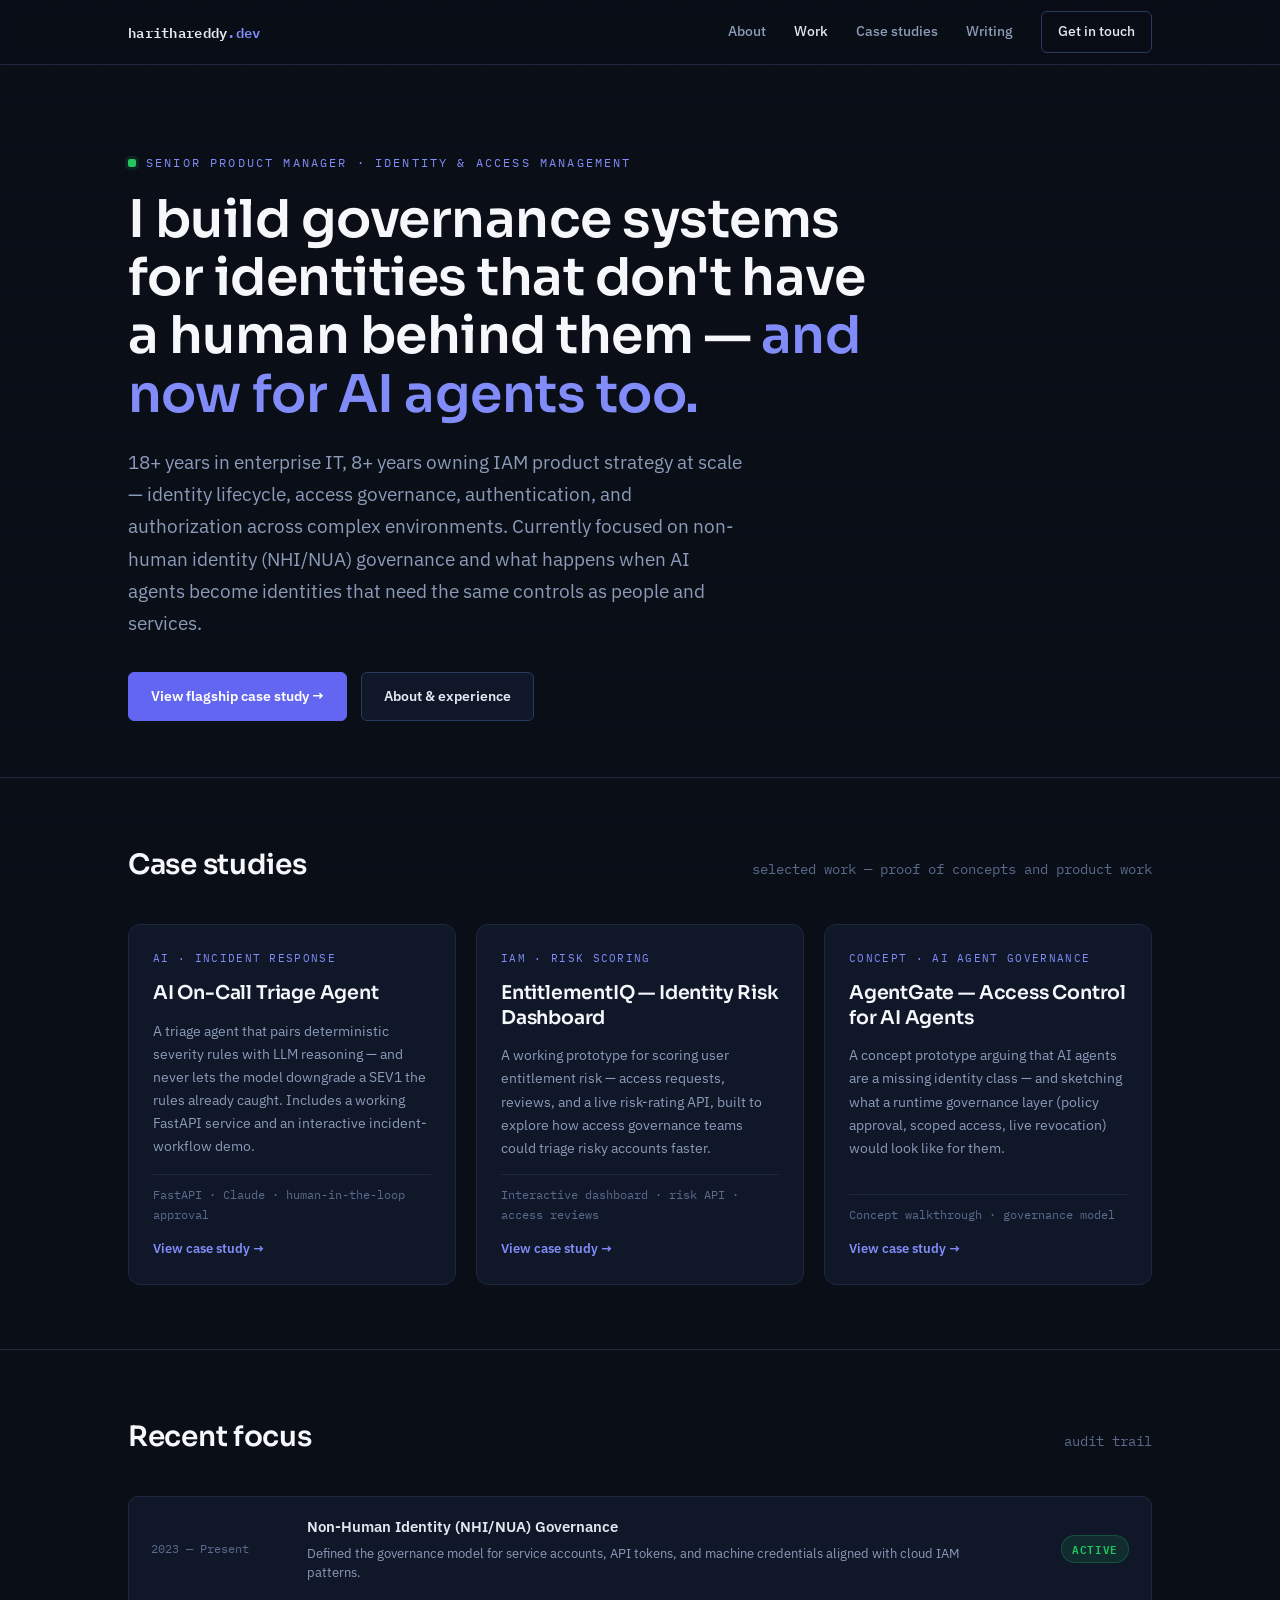
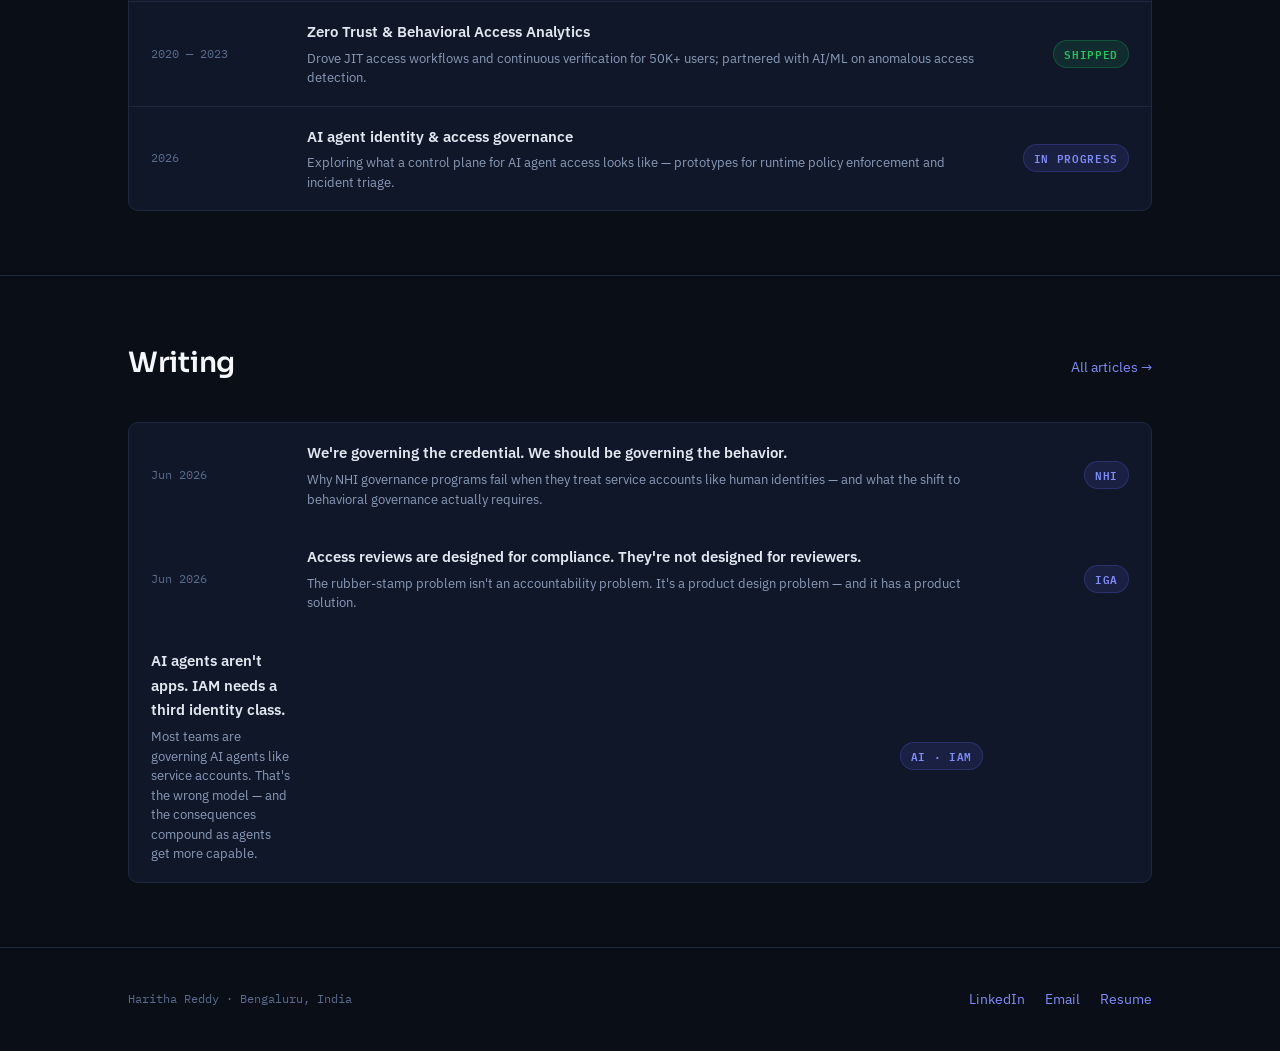
==== index.html @ f213c01c "Add files via upload" ====
<!DOCTYPE html>
<html lang="en">
<head>
<meta charset="UTF-8" />
<meta name="viewport" content="width=device-width, initial-scale=1.0" />
<title>Haritha Reddy — Senior PM, Identity & AI Governance</title>
<link rel="preconnect" href="https://fonts.googleapis.com">
<link rel="preconnect" href="https://fonts.gstatic.com" crossorigin>
<link href="https://fonts.googleapis.com/css2?family=Sora:wght@500;600;700&family=IBM+Plex+Sans:wght@400;500;600&family=IBM+Plex+Mono:wght@400;500;600&display=swap" rel="stylesheet">
<link rel="stylesheet" href="styles.css">
</head>
<body>

<header class="site-nav">
  <div class="wrap">
    <div class="brand">harithareddy<span>.dev</span></div>
    <nav>
      <a href="about.html">About</a>
      <a href="index.html" class="current">Work</a>
      <a href="case-oncall.html">Case studies</a>
      <a href="blog.html">Writing</a>
      <a href="mailto:harithareddy.c@gmail.com" class="cta">Get in touch</a>
    </nav>
  </div>
</header>

<section class="hero">
  <div class="wrap">
    <div class="eyebrow">Senior Product Manager · Identity & Access Management</div>
    <h1>I build governance systems for identities that don't have a human behind them — <span class="accent">and now for AI agents too.</span></h1>
    <p class="lede">
      18+ years in enterprise IT, 8+ years owning IAM product strategy at scale — identity lifecycle, access governance,
      authentication, and authorization across complex environments. Currently focused on non-human identity (NHI/NUA)
      governance and what happens when AI agents become identities that need the same controls as people and services.
    </p>
    <div class="actions">
      <a href="case-oncall.html" class="btn primary">View flagship case study →</a>
      <a href="about.html" class="btn">About & experience</a>
    </div>
  </div>
</section>



<section class="section">
  <div class="wrap">
    <div class="section-head">
      <h2>Case studies</h2>
      <div class="section-note">selected work — proof of concepts and product work</div>
    </div>
    <div class="case-grid">

      <a href="case-oncall.html" class="case-card" style="text-decoration:none; color:inherit;">
        <div class="tag">AI · Incident Response</div>
        <h3>AI On-Call Triage Agent</h3>
        <p>A triage agent that pairs deterministic severity rules with LLM reasoning — and never lets the model downgrade
        a SEV1 the rules already caught. Includes a working FastAPI service and an interactive incident-workflow demo.</p>
        <div class="meta">FastAPI · Claude · human-in-the-loop approval</div>
        <div class="go">View case study →</div>
      </a>

      <a href="case-entitlementiq.html" class="case-card" style="text-decoration:none; color:inherit;">
        <div class="tag">IAM · Risk Scoring</div>
        <h3>EntitlementIQ — Identity Risk Dashboard</h3>
        <p>A working prototype for scoring user entitlement risk — access requests, reviews, and a live risk-rating API,
        built to explore how access governance teams could triage risky accounts faster.</p>
        <div class="meta">Interactive dashboard · risk API · access reviews</div>
        <div class="go">View case study →</div>
      </a>

      <a href="case-agentgate.html" class="case-card" style="text-decoration:none; color:inherit;">
        <div class="tag">Concept · AI Agent Governance</div>
        <h3>AgentGate — Access Control for AI Agents</h3>
        <p>A concept prototype arguing that AI agents are a missing identity class — and sketching what a runtime
        governance layer (policy approval, scoped access, live revocation) would look like for them.</p>
        <div class="meta">Concept walkthrough · governance model</div>
        <div class="go">View case study →</div>
      </a>

    </div>
  </div>
</section>

<section class="section">
  <div class="wrap">
    <div class="section-head">
      <h2>Recent focus</h2>
      <div class="section-note">audit trail</div>
    </div>
    <div class="ledger">
      <div class="ledger-row">
        <div class="ledger-time">2023 — Present</div>
        <div class="ledger-main">
          <div class="title">Non-Human Identity (NHI/NUA) Governance</div>
          <div class="desc">Defined the governance model for service accounts, API tokens, and machine credentials aligned with cloud IAM patterns.</div>
        </div>
        <div class="ledger-status"><span class="status-pill granted">Active</span></div>
      </div>
      <div class="ledger-row">
        <div class="ledger-time">2020 — 2023</div>
        <div class="ledger-main">
          <div class="title">Zero Trust & Behavioral Access Analytics</div>
          <div class="desc">Drove JIT access workflows and continuous verification for 50K+ users; partnered with AI/ML on anomalous access detection.</div>
        </div>
        <div class="ledger-status"><span class="status-pill granted">Shipped</span></div>
      </div>
      <div class="ledger-row">
        <div class="ledger-time">2026</div>
        <div class="ledger-main">
          <div class="title">AI agent identity & access governance</div>
          <div class="desc">Exploring what a control plane for AI agent access looks like — prototypes for runtime policy enforcement and incident triage.</div>
        </div>
        <div class="ledger-status"><span class="status-pill concept">In progress</span></div>
      </div>
    </div>
  </div>
</section>

<section class="section">
  <div class="wrap">
    <div class="section-head">
      <h2>Writing</h2>
      <a href="blog.html" style="font-size:14px; color:var(--accent-bright);">All articles →</a>
    </div>
    <div class="ledger">
      <a href="post-nhi.html" style="text-decoration:none; color:inherit;">
        <div class="ledger-row">
          <div class="ledger-time">Jun 2026</div>
          <div class="ledger-main">
            <div class="title">We're governing the credential. We should be governing the behavior.</div>
            <div class="desc">Why NHI governance programs fail when they treat service accounts like human identities — and what the shift to behavioral governance actually requires.</div>
          </div>
          <div class="ledger-status"><span class="status-pill concept">NHI</span></div>
        </div>
      </a>
      <a href="post-access-reviews.html" style="text-decoration:none; color:inherit;">
        <div class="ledger-row">
          <div class="ledger-time">Jun 2026</div>
          <div class="ledger-main">
            <div class="title">Access reviews are designed for compliance. They're not designed for reviewers.</div>
            <div class="desc">The rubber-stamp problem isn't an accountability problem. It's a product design problem — and it has a product solution.</div>
          </div>
          <div class="ledger-status"><span class="status-pill concept">IGA</span></div>
        </div>
      </a>
      <a href="post-ai-agents.html" style="text-decoration:none; color:inherit;">
        <div class="ledger-row">
          <div class="ledger-main">
            <div class="title">AI agents aren't apps. IAM needs a third identity class.</div>
            <div class="desc">Most teams are governing AI agents like service accounts. That's the wrong model — and the consequences compound as agents get more capable.</div>
          </div>
          <div class="ledger-status"><span class="status-pill concept">AI · IAM</span></div>
        </div>
      </a>
    </div>
  </div>
</section>

<footer class="site-footer">
  <div class="wrap">
    <div class="copy">Haritha Reddy · Bengaluru, India</div>
    <div class="links">
      <a href="https://linkedin.com/in/harithareddychavva" target="_blank" rel="noopener">LinkedIn</a>
      <a href="mailto:harithareddy.c@gmail.com">Email</a>
      <a href="about.html">Resume</a>
    </div>
  </div>
</footer>

</body>
</html>
---- styles.css ----
/* ============================================
   Haritha Reddy — Identity & AI Product Portfolio
   Theme: dark / technical / security-vendor
   ============================================ */

:root {
  --bg: #0a0e17;
  --panel: #0f1729;
  --panel-2: #131d33;
  --border: #1e2940;
  --border-light: #2a3a5c;
  --text: #e2e8f0;
  --text-dim: #8b9bb8;
  --text-faint: #5a6b8c;
  --accent: #6366f1;
  --accent-bright: #818cf8;
  --green: #22c55e;
  --green-dim: rgba(34, 197, 94, 0.12);
  --amber: #f59e0b;
  --amber-dim: rgba(245, 158, 11, 0.12);
  --red: #ef4444;
  --red-dim: rgba(239, 68, 68, 0.12);

  --font-display: "Sora", "Space Grotesk", sans-serif;
  --font-body: "IBM Plex Sans", -apple-system, sans-serif;
  --font-mono: "IBM Plex Mono", monospace;

  --max-width: 1080px;
}

* { box-sizing: border-box; }

html { scroll-behavior: smooth; }

body {
  margin: 0;
  background: var(--bg);
  color: var(--text);
  font-family: var(--font-body);
  font-size: 16px;
  line-height: 1.65;
  -webkit-font-smoothing: antialiased;
}

/* Subtle grid texture on background */
body::before {
  content: "";
  position: fixed;
  inset: 0;
  background-image:
    linear-gradient(rgba(99, 102, 241, 0.025) 1px, transparent 1px),
    linear-gradient(90deg, rgba(99, 102, 241, 0.025) 1px, transparent 1px);
  background-size: 48px 48px;
  pointer-events: none;
  z-index: 0;
}

.wrap {
  max-width: var(--max-width);
  margin: 0 auto;
  padding: 0 28px;
  position: relative;
  z-index: 1;
}

a { color: var(--accent-bright); text-decoration: none; }
a:hover { text-decoration: underline; }
a:focus-visible, button:focus-visible {
  outline: 2px solid var(--accent-bright);
  outline-offset: 2px;
}

h1, h2, h3, h4 {
  font-family: var(--font-display);
  font-weight: 600;
  letter-spacing: -0.01em;
  margin: 0;
  color: #f5f7fb;
}

/* ============ NAV ============ */
.site-nav {
  position: sticky;
  top: 0;
  z-index: 50;
  background: rgba(10, 14, 23, 0.85);
  backdrop-filter: blur(10px);
  border-bottom: 1px solid var(--border);
}
.site-nav .wrap {
  display: flex;
  align-items: center;
  justify-content: space-between;
  height: 64px;
}
.site-nav .brand {
  font-family: var(--font-mono);
  font-size: 14px;
  font-weight: 600;
  color: var(--text);
  letter-spacing: 0.02em;
}
.site-nav .brand span { color: var(--accent-bright); }
.site-nav nav {
  display: flex;
  gap: 28px;
  align-items: center;
}
.site-nav nav a {
  color: var(--text-dim);
  font-size: 14px;
  font-weight: 500;
}
.site-nav nav a:hover, .site-nav nav a.current {
  color: var(--text);
  text-decoration: none;
}
.site-nav nav a.cta {
  border: 1px solid var(--border-light);
  border-radius: 6px;
  padding: 8px 16px;
  color: var(--text);
}
.site-nav nav a.cta:hover {
  border-color: var(--accent);
  background: rgba(99, 102, 241, 0.08);
}

/* ============ HERO ============ */
.hero {
  padding: 88px 0 56px;
  border-bottom: 1px solid var(--border);
}
.eyebrow {
  font-family: var(--font-mono);
  font-size: 12px;
  text-transform: uppercase;
  letter-spacing: 0.18em;
  color: var(--accent-bright);
  margin-bottom: 18px;
  display: flex;
  align-items: center;
  gap: 10px;
}
.eyebrow::before {
  content: "";
  width: 8px;
  height: 8px;
  border-radius: 2px;
  background: var(--green);
  box-shadow: 0 0 0 3px var(--green-dim);
}
.hero h1 {
  font-size: 52px;
  line-height: 1.12;
  max-width: 760px;
}
.hero h1 .accent { color: var(--accent-bright); }
.hero .lede {
  margin-top: 22px;
  font-size: 19px;
  color: var(--text-dim);
  max-width: 620px;
  line-height: 1.7;
}
.hero .actions {
  margin-top: 32px;
  display: flex;
  gap: 14px;
  flex-wrap: wrap;
}
.btn {
  font-family: var(--font-body);
  font-weight: 600;
  font-size: 14px;
  padding: 12px 22px;
  border-radius: 6px;
  border: 1px solid var(--border-light);
  background: var(--panel);
  color: var(--text);
  cursor: pointer;
  display: inline-flex;
  align-items: center;
  gap: 8px;
}
.btn:hover { border-color: var(--accent); text-decoration: none; }
.btn.primary {
  background: var(--accent);
  border-color: var(--accent);
  color: #fff;
}
.btn.primary:hover { background: var(--accent-bright); border-color: var(--accent-bright); }

/* ============ STATS STRIP ============ */
.stats {
  display: grid;
  grid-template-columns: repeat(5, 1fr);
  border-bottom: 1px solid var(--border);
}
.stat {
  padding: 28px 24px;
  border-right: 1px solid var(--border);
}
.stat:last-child { border-right: none; }
.stat .num {
  font-family: var(--font-mono);
  font-size: 28px;
  font-weight: 600;
  color: var(--accent-bright);
}
.stat .lbl {
  margin-top: 6px;
  font-size: 13px;
  color: var(--text-dim);
  line-height: 1.4;
}

/* ============ SECTION HEADERS ============ */
.section {
  padding: 64px 0;
  border-bottom: 1px solid var(--border);
}
.section:last-of-type { border-bottom: none; }
.section-head {
  display: flex;
  align-items: baseline;
  justify-content: space-between;
  gap: 24px;
  margin-bottom: 36px;
  flex-wrap: wrap;
}
.section-head h2 { font-size: 28px; }
.section-head .section-note {
  font-size: 14px;
  color: var(--text-faint);
  font-family: var(--font-mono);
}

/* ============ LEDGER (signature element) ============ */
/* Audit-trail styled rows used across the site */
.ledger {
  border: 1px solid var(--border);
  border-radius: 10px;
  overflow: hidden;
  background: var(--panel);
}
.ledger-row {
  display: grid;
  grid-template-columns: 140px 1fr 130px;
  gap: 16px;
  padding: 18px 22px;
  border-bottom: 1px solid var(--border);
  align-items: center;
  transition: background 0.15s;
}
.ledger-row:last-child { border-bottom: none; }
.ledger-row:hover { background: var(--panel-2); }
.ledger-time {
  font-family: var(--font-mono);
  font-size: 12px;
  color: var(--text-faint);
}
.ledger-main .title {
  font-weight: 600;
  color: var(--text);
  font-size: 15px;
  margin-bottom: 4px;
}
.ledger-main .desc {
  font-size: 13px;
  color: var(--text-dim);
  line-height: 1.5;
}
.ledger-status {
  text-align: right;
}
.status-pill {
  font-family: var(--font-mono);
  font-size: 11px;
  font-weight: 600;
  text-transform: uppercase;
  letter-spacing: 0.06em;
  padding: 4px 10px;
  border-radius: 999px;
  display: inline-block;
}
.status-pill.granted { background: var(--green-dim); color: var(--green); border: 1px solid rgba(34,197,94,0.25); }
.status-pill.review { background: var(--amber-dim); color: var(--amber); border: 1px solid rgba(245,158,11,0.25); }
.status-pill.concept { background: rgba(99,102,241,0.12); color: var(--accent-bright); border: 1px solid rgba(99,102,241,0.25); }

@media (max-width: 720px) {
  .ledger-row { grid-template-columns: 1fr; gap: 8px; }
  .ledger-status { text-align: left; }
}

/* ============ CASE STUDY CARDS (homepage) ============ */
.case-grid {
  display: grid;
  grid-template-columns: repeat(3, 1fr);
  gap: 20px;
}
.case-card {
  border: 1px solid var(--border);
  border-radius: 12px;
  background: var(--panel);
  padding: 24px;
  display: flex;
  flex-direction: column;
  gap: 14px;
  transition: border-color 0.15s, transform 0.15s;
}
.case-card:hover {
  border-color: var(--accent);
  transform: translateY(-2px);
}
.case-card .tag {
  font-family: var(--font-mono);
  font-size: 11px;
  text-transform: uppercase;
  letter-spacing: 0.12em;
  color: var(--accent-bright);
}
.case-card h3 {
  font-size: 19px;
  line-height: 1.3;
}
.case-card p {
  font-size: 14px;
  color: var(--text-dim);
  margin: 0;
  flex: 1;
}
.case-card .meta {
  font-family: var(--font-mono);
  font-size: 12px;
  color: var(--text-faint);
  padding-top: 10px;
  border-top: 1px solid var(--border);
}
.case-card .go {
  font-size: 13px;
  font-weight: 600;
  color: var(--accent-bright);
}

@media (max-width: 880px) {
  .case-grid { grid-template-columns: 1fr; }
  .stats { grid-template-columns: repeat(2, 1fr); }
  .stat:nth-child(2n) { border-right: none; }
  .hero h1 { font-size: 38px; }
}

/* ============ COMPETENCY GRID ============ */
.comp-grid {
  display: grid;
  grid-template-columns: repeat(3, 1fr);
  gap: 16px;
}
.comp-card {
  border: 1px solid var(--border);
  border-radius: 10px;
  padding: 20px;
  background: var(--panel);
}
.comp-card h4 {
  font-size: 14px;
  font-family: var(--font-mono);
  color: var(--accent-bright);
  text-transform: uppercase;
  letter-spacing: 0.08em;
  margin-bottom: 10px;
}
.comp-card ul {
  margin: 0;
  padding: 0;
  list-style: none;
  font-size: 14px;
  color: var(--text-dim);
}
.comp-card li {
  padding: 4px 0;
  border-bottom: 1px solid var(--border);
}
.comp-card li:last-child { border-bottom: none; }

@media (max-width: 880px) {
  .comp-grid { grid-template-columns: 1fr; }
}

/* ============ TIMELINE (about page) ============ */
.timeline-item {
  display: grid;
  grid-template-columns: 200px 1fr;
  gap: 24px;
  padding: 28px 0;
  border-bottom: 1px solid var(--border);
}
.timeline-item:last-child { border-bottom: none; }
.timeline-item .when {
  font-family: var(--font-mono);
  font-size: 13px;
  color: var(--text-faint);
}
.timeline-item h3 { font-size: 18px; margin-bottom: 4px; }
.timeline-item .org { color: var(--accent-bright); font-size: 14px; font-weight: 600; margin-bottom: 10px; }
.timeline-item ul { margin: 10px 0 0; padding-left: 20px; color: var(--text-dim); font-size: 14px; }
.timeline-item li { margin-bottom: 6px; }

@media (max-width: 720px) {
  .timeline-item { grid-template-columns: 1fr; gap: 6px; }
}

/* ============ CASE STUDY PAGE ============ */
.cs-header {
  padding: 56px 0 40px;
  border-bottom: 1px solid var(--border);
}
.cs-header .back {
  font-family: var(--font-mono);
  font-size: 13px;
  color: var(--text-dim);
  display: inline-block;
  margin-bottom: 24px;
}
.cs-header h1 { font-size: 42px; max-width: 760px; }
.cs-header .lede {
  margin-top: 16px;
  font-size: 18px;
  color: var(--text-dim);
  max-width: 640px;
}
.cs-meta-row {
  display: flex;
  gap: 28px;
  margin-top: 28px;
  flex-wrap: wrap;
}
.cs-meta-item {
  font-size: 13px;
}
.cs-meta-item .k {
  font-family: var(--font-mono);
  color: var(--text-faint);
  text-transform: uppercase;
  letter-spacing: 0.1em;
  font-size: 11px;
  margin-bottom: 4px;
}
.cs-meta-item .v { color: var(--text); font-weight: 600; }

.cs-block { margin-bottom: 40px; }
.cs-block h2 { font-size: 22px; margin-bottom: 16px; }
.cs-block p { color: var(--text-dim); font-size: 15px; max-width: 680px; }
.cs-block p + p { margin-top: 14px; }

.demo-frame {
  border: 1px solid var(--border);
  border-radius: 12px;
  overflow: hidden;
  background: var(--panel);
  margin-top: 8px;
}
.demo-frame .frame-bar {
  display: flex;
  align-items: center;
  gap: 8px;
  padding: 10px 16px;
  background: var(--panel-2);
  border-bottom: 1px solid var(--border);
  font-family: var(--font-mono);
  font-size: 12px;
  color: var(--text-faint);
}
.demo-frame .frame-bar .dots { display: flex; gap: 5px; margin-right: 8px; }
.demo-frame .frame-bar .dots span {
  width: 9px; height: 9px; border-radius: 50%; background: var(--border-light);
}
.demo-frame iframe {
  display: block;
  width: 100%;
  height: 640px;
  border: none;
  background: #0b1020;
}

.code-block {
  background: #070b14;
  border: 1px solid var(--border);
  border-radius: 10px;
  padding: 20px;
  font-family: var(--font-mono);
  font-size: 13px;
  line-height: 1.7;
  color: #c4d0e8;
  overflow-x: auto;
  white-space: pre;
}
.code-block .c-key { color: var(--accent-bright); }
.code-block .c-str { color: var(--green); }
.code-block .c-cmt { color: var(--text-faint); }

.outcome-grid {
  display: grid;
  grid-template-columns: repeat(3, 1fr);
  gap: 16px;
  margin-top: 8px;
}
.outcome-card {
  border: 1px solid var(--border);
  border-radius: 10px;
  padding: 20px;
  background: var(--panel);
}
.outcome-card .num {
  font-family: var(--font-mono);
  font-size: 26px;
  font-weight: 600;
  color: var(--green);
}
.outcome-card .lbl {
  margin-top: 6px;
  font-size: 13px;
  color: var(--text-dim);
}

@media (max-width: 880px) {
  .outcome-grid { grid-template-columns: 1fr; }
  .cs-header h1 { font-size: 30px; }
  .demo-frame iframe { height: 480px; }
}

.cs-nav-footer {
  padding: 40px 0 64px;
  display: flex;
  justify-content: space-between;
  gap: 16px;
  flex-wrap: wrap;
}

/* ============ FOOTER ============ */
.site-footer {
  border-top: 1px solid var(--border);
  padding: 40px 0;
}
.site-footer .wrap {
  display: flex;
  justify-content: space-between;
  align-items: center;
  flex-wrap: wrap;
  gap: 16px;
}
.site-footer .links {
  display: flex;
  gap: 20px;
  font-size: 14px;
}
.site-footer .copy {
  font-family: var(--font-mono);
  font-size: 12px;
  color: var(--text-faint);
}

/* ============ DISCLOSURE NOTE ============ */
.disclosure {
  font-size: 13px;
  color: var(--text-faint);
  border-left: 2px solid var(--border-light);
  padding-left: 16px;
  margin-top: 16px;
  line-height: 1.6;
}
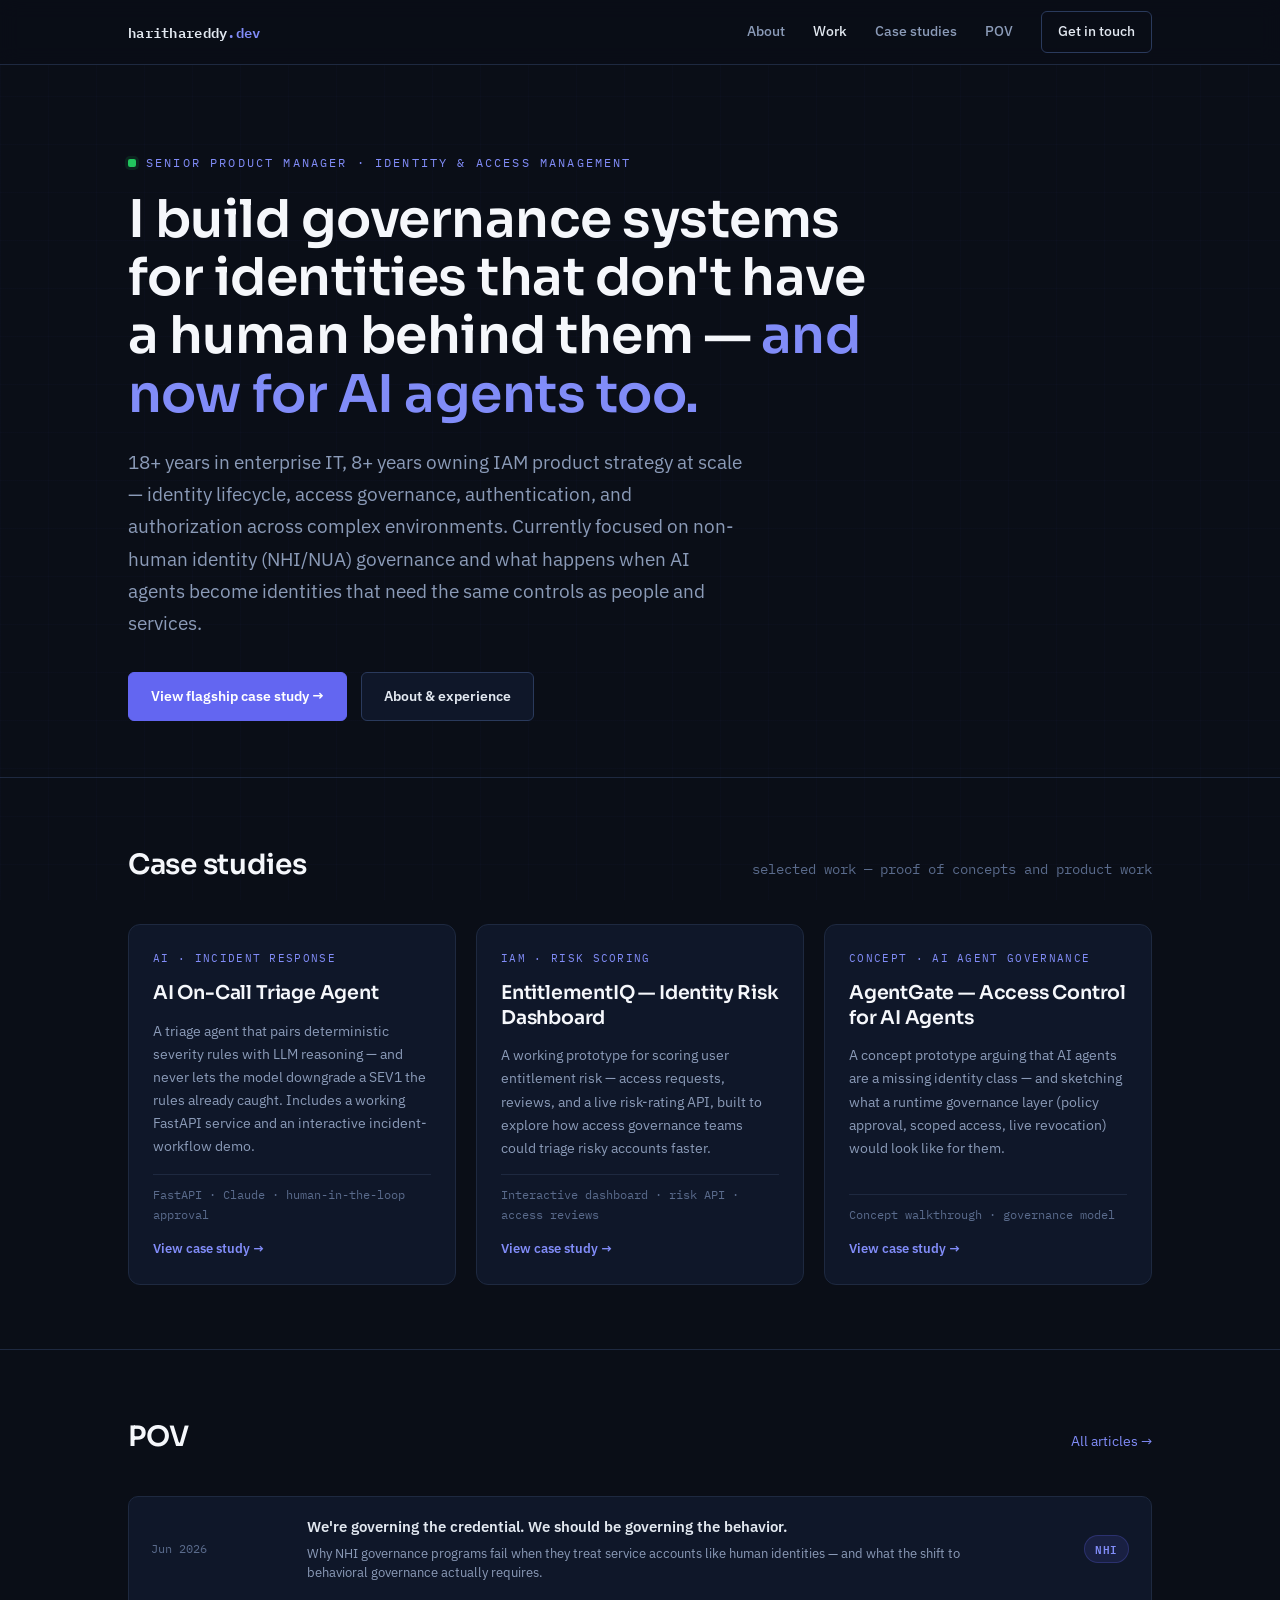
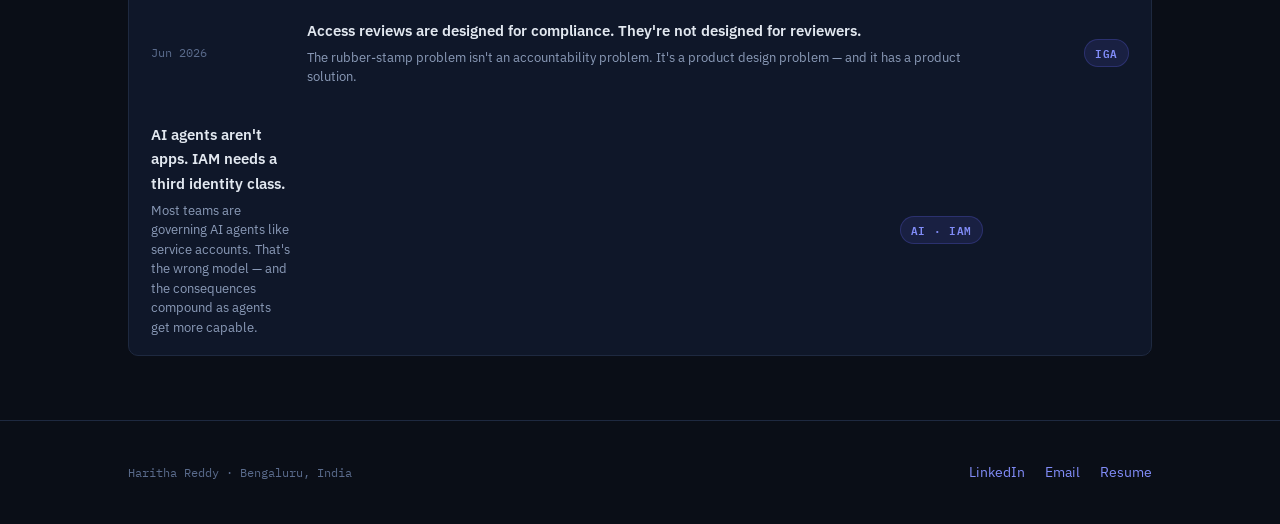
==== commit c38815db: "Add files via upload" ====
--- a/index.html
+++ b/index.html
@@ -18,7 +18,7 @@
       <a href="about.html">About</a>
       <a href="index.html" class="current">Work</a>
       <a href="case-oncall.html">Case studies</a>
-      <a href="blog.html">Writing</a>
+      <a href="blog.html">POV</a>
       <a href="mailto:harithareddy.c@gmail.com" class="cta">Get in touch</a>
     </nav>
   </div>
@@ -84,42 +84,7 @@
 <section class="section">
   <div class="wrap">
     <div class="section-head">
-      <h2>Recent focus</h2>
-      <div class="section-note">audit trail</div>
-    </div>
-    <div class="ledger">
-      <div class="ledger-row">
-        <div class="ledger-time">2023 — Present</div>
-        <div class="ledger-main">
-          <div class="title">Non-Human Identity (NHI/NUA) Governance</div>
-          <div class="desc">Defined the governance model for service accounts, API tokens, and machine credentials aligned with cloud IAM patterns.</div>
-        </div>
-        <div class="ledger-status"><span class="status-pill granted">Active</span></div>
-      </div>
-      <div class="ledger-row">
-        <div class="ledger-time">2020 — 2023</div>
-        <div class="ledger-main">
-          <div class="title">Zero Trust & Behavioral Access Analytics</div>
-          <div class="desc">Drove JIT access workflows and continuous verification for 50K+ users; partnered with AI/ML on anomalous access detection.</div>
-        </div>
-        <div class="ledger-status"><span class="status-pill granted">Shipped</span></div>
-      </div>
-      <div class="ledger-row">
-        <div class="ledger-time">2026</div>
-        <div class="ledger-main">
-          <div class="title">AI agent identity & access governance</div>
-          <div class="desc">Exploring what a control plane for AI agent access looks like — prototypes for runtime policy enforcement and incident triage.</div>
-        </div>
-        <div class="ledger-status"><span class="status-pill concept">In progress</span></div>
-      </div>
-    </div>
-  </div>
-</section>
-
-<section class="section">
-  <div class="wrap">
-    <div class="section-head">
-      <h2>Writing</h2>
+      <h2>POV</h2>
       <a href="blog.html" style="font-size:14px; color:var(--accent-bright);">All articles →</a>
     </div>
     <div class="ledger">
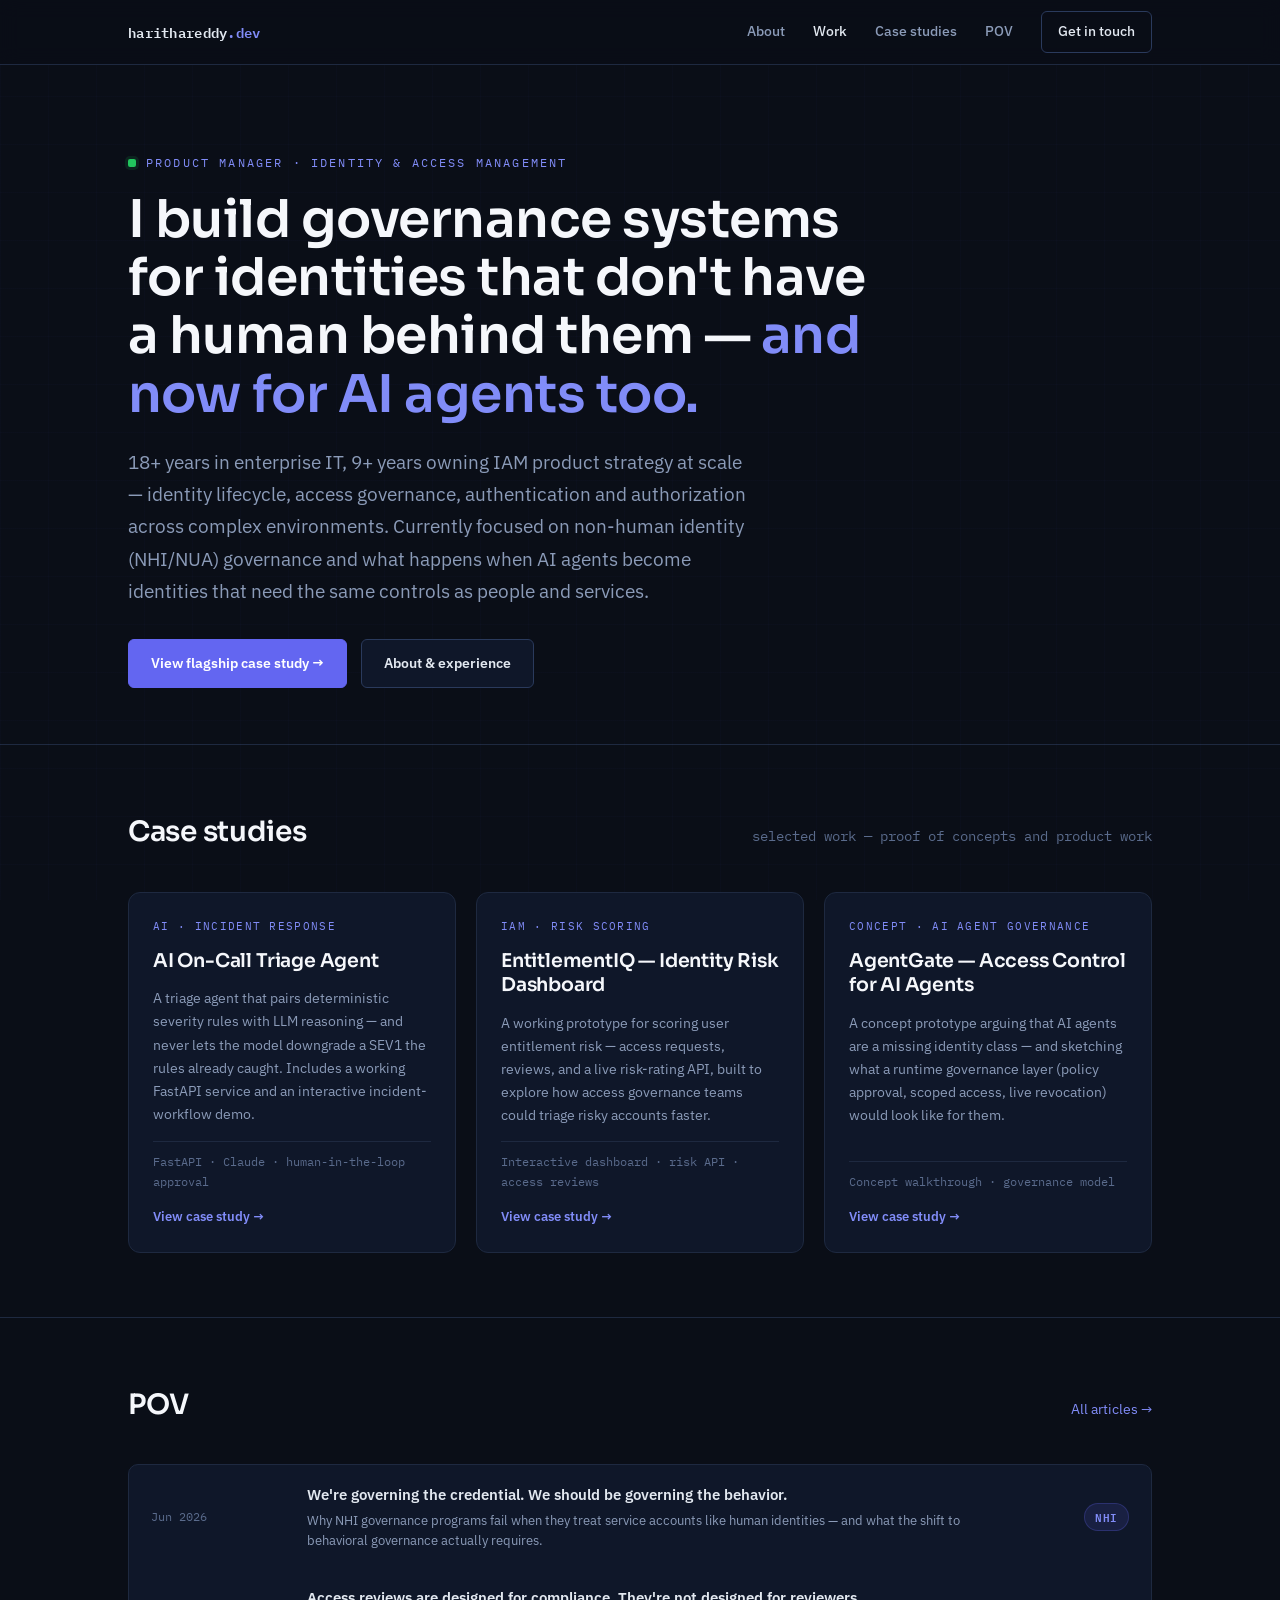
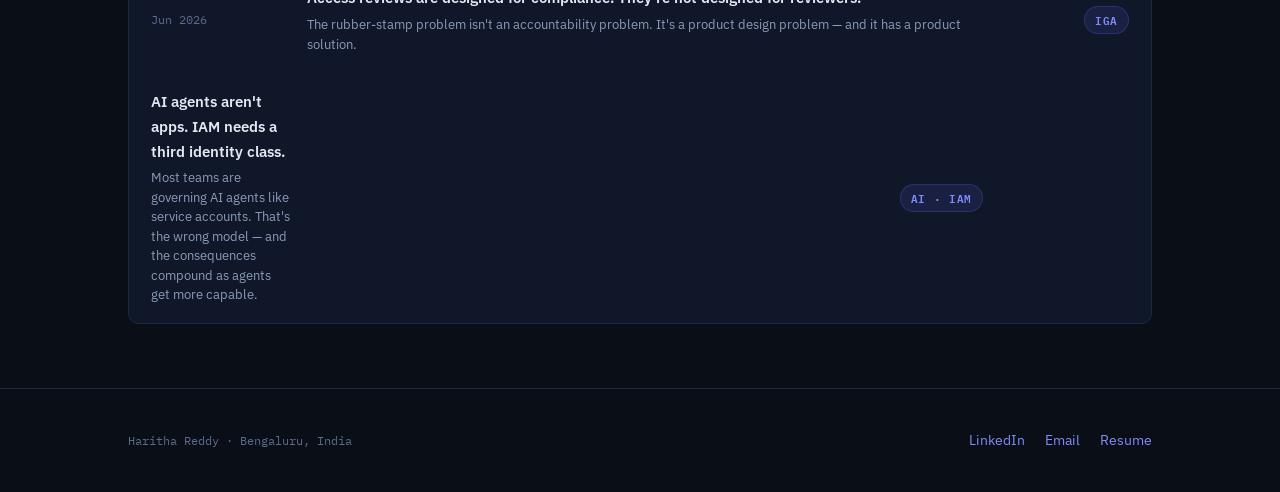
==== commit 79950c84: "Update index.html" ====
--- a/index.html
+++ b/index.html
@@ -3,7 +3,7 @@
 <head>
 <meta charset="UTF-8" />
 <meta name="viewport" content="width=device-width, initial-scale=1.0" />
-<title>Haritha Reddy — Senior PM, Identity & AI Governance</title>
+<title>Haritha Reddy — Product Manager, Identity & Access Managment and Identity Governance</title>
 <link rel="preconnect" href="https://fonts.googleapis.com">
 <link rel="preconnect" href="https://fonts.gstatic.com" crossorigin>
 <link href="https://fonts.googleapis.com/css2?family=Sora:wght@500;600;700&family=IBM+Plex+Sans:wght@400;500;600&family=IBM+Plex+Mono:wght@400;500;600&display=swap" rel="stylesheet">
@@ -26,11 +26,11 @@
 
 <section class="hero">
   <div class="wrap">
-    <div class="eyebrow">Senior Product Manager · Identity & Access Management</div>
+    <div class="eyebrow"> Product Manager · Identity & Access Management</div>
     <h1>I build governance systems for identities that don't have a human behind them — <span class="accent">and now for AI agents too.</span></h1>
     <p class="lede">
-      18+ years in enterprise IT, 8+ years owning IAM product strategy at scale — identity lifecycle, access governance,
-      authentication, and authorization across complex environments. Currently focused on non-human identity (NHI/NUA)
+      18+ years in enterprise IT, 9+ years owning IAM product strategy at scale — identity lifecycle, access governance,
+      authentication and authorization across complex environments. Currently focused on non-human identity (NHI/NUA)
       governance and what happens when AI agents become identities that need the same controls as people and services.
     </p>
     <div class="actions">
@@ -125,7 +125,7 @@
   <div class="wrap">
     <div class="copy">Haritha Reddy · Bengaluru, India</div>
     <div class="links">
-      <a href="https://linkedin.com/in/harithareddychavva" target="_blank" rel="noopener">LinkedIn</a>
+      <a href="https://www.linkedin.com/in/haritha-reddy-chavva" target="_blank" rel="noopener">LinkedIn</a>
       <a href="mailto:harithareddy.c@gmail.com">Email</a>
       <a href="about.html">Resume</a>
     </div>
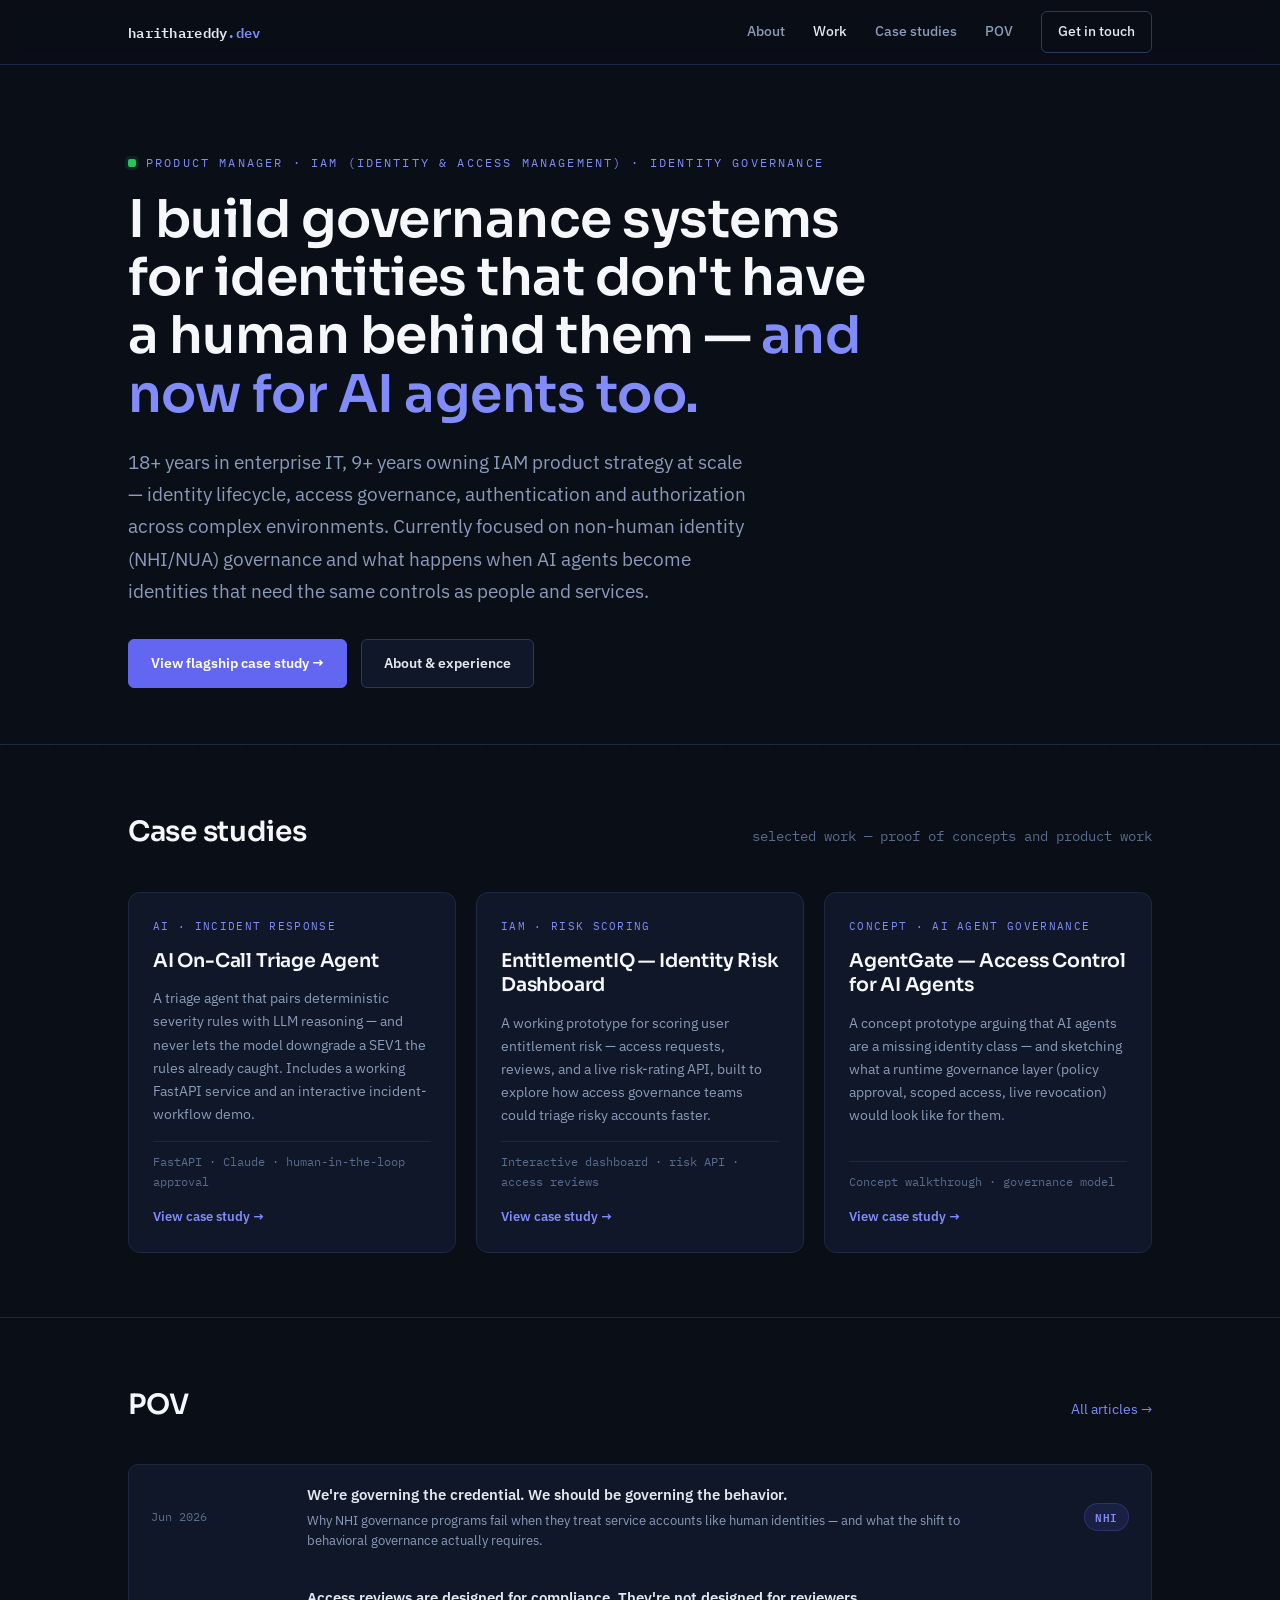
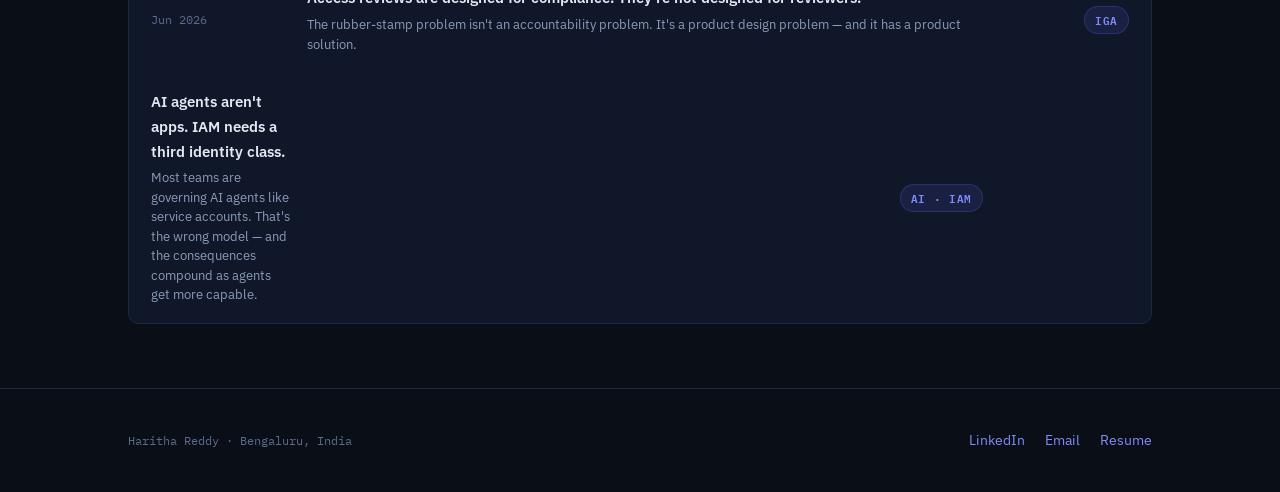
==== commit 7cf15d91: "Update index.html" ====
--- a/index.html
+++ b/index.html
@@ -3,7 +3,7 @@
 <head>
 <meta charset="UTF-8" />
 <meta name="viewport" content="width=device-width, initial-scale=1.0" />
-<title>Haritha Reddy — Product Manager, Identity & Access Managment and Identity Governance</title>
+<title>Haritha Reddy — Product Manager, IAM (Identity & Access Management) and Identity Governance</title>
 <link rel="preconnect" href="https://fonts.googleapis.com">
 <link rel="preconnect" href="https://fonts.gstatic.com" crossorigin>
 <link href="https://fonts.googleapis.com/css2?family=Sora:wght@500;600;700&family=IBM+Plex+Sans:wght@400;500;600&family=IBM+Plex+Mono:wght@400;500;600&display=swap" rel="stylesheet">
@@ -26,7 +26,7 @@
 
 <section class="hero">
   <div class="wrap">
-    <div class="eyebrow"> Product Manager · Identity & Access Management</div>
+    <div class="eyebrow"> Product Manager · IAM (Identity & Access Management) · Identity Governance</div>
     <h1>I build governance systems for identities that don't have a human behind them — <span class="accent">and now for AI agents too.</span></h1>
     <p class="lede">
       18+ years in enterprise IT, 9+ years owning IAM product strategy at scale — identity lifecycle, access governance,
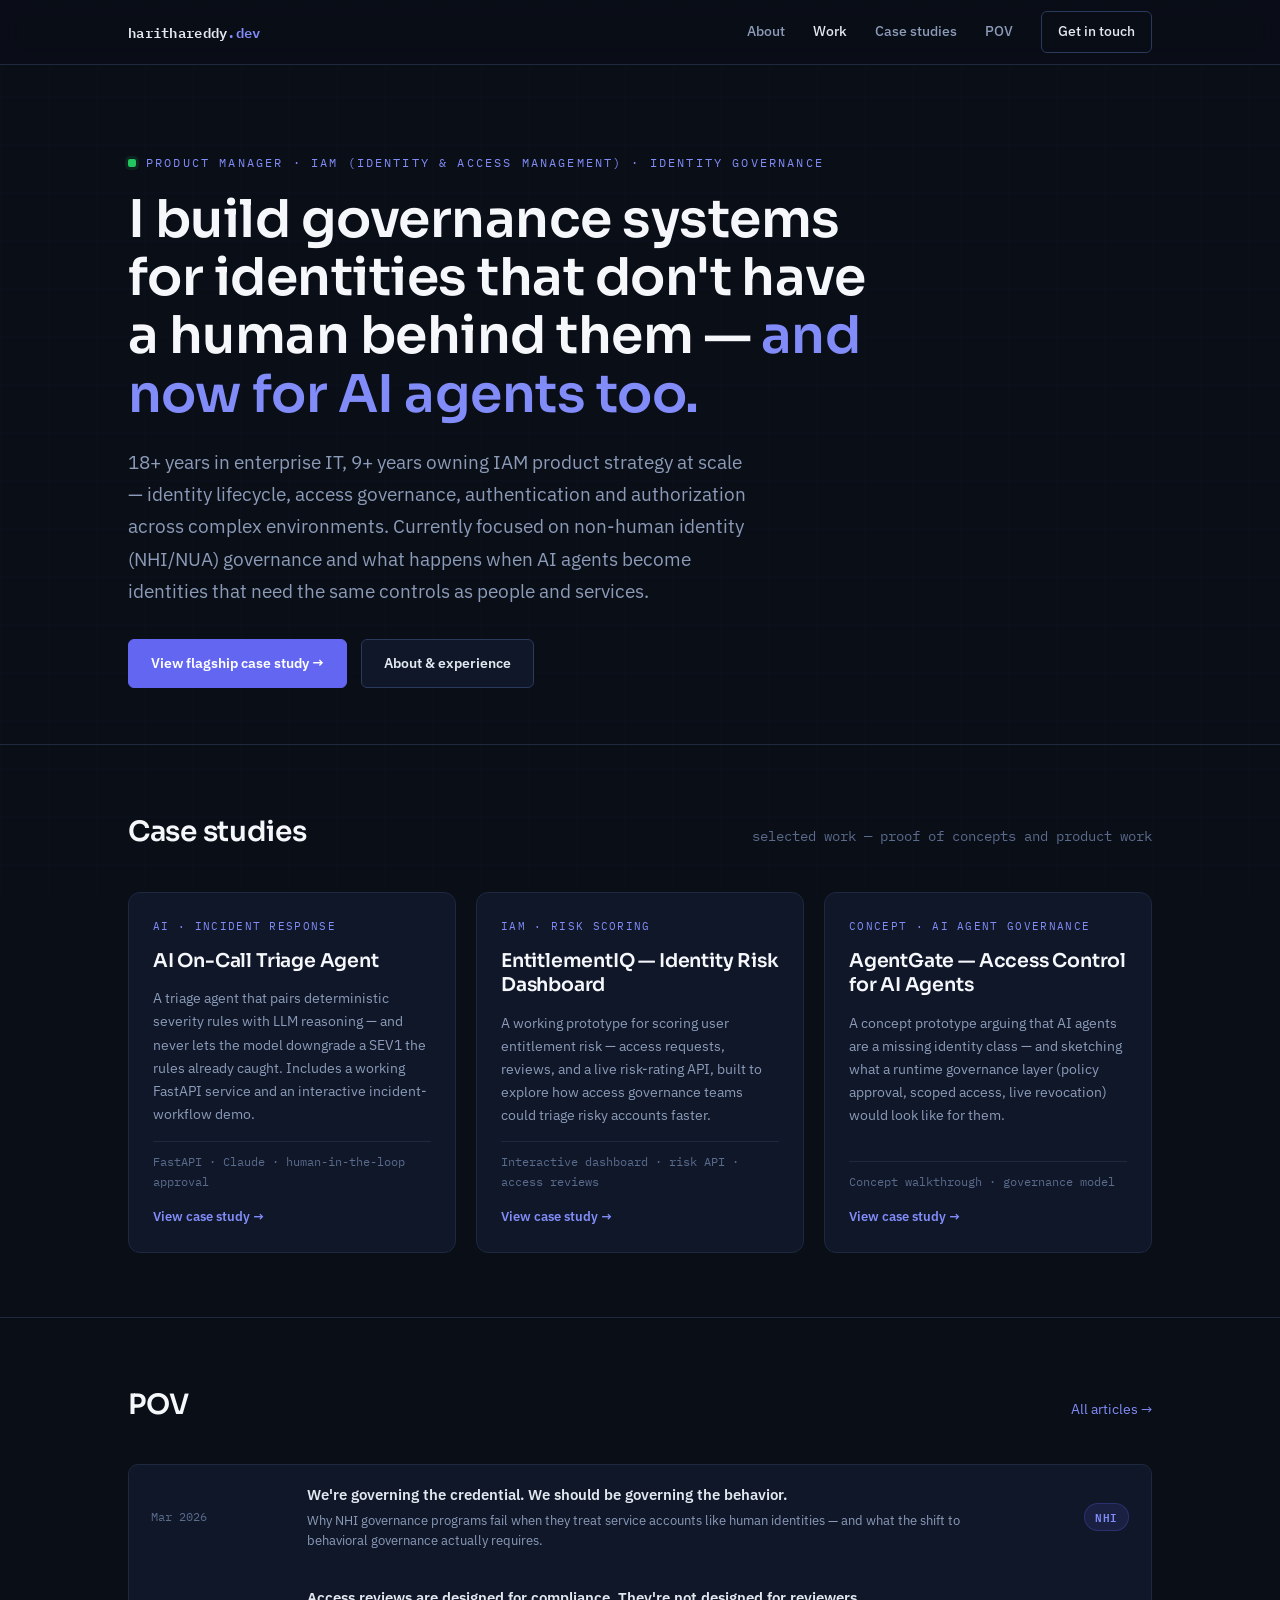
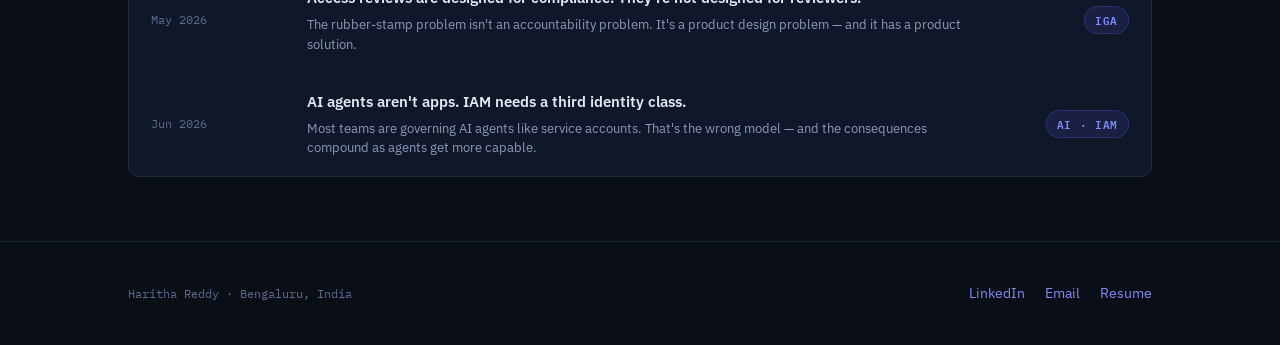
==== commit d15828a3: "Update index.html" ====
--- a/index.html
+++ b/index.html
@@ -90,7 +90,7 @@
     <div class="ledger">
       <a href="post-nhi.html" style="text-decoration:none; color:inherit;">
         <div class="ledger-row">
-          <div class="ledger-time">Jun 2026</div>
+          <div class="ledger-time">Mar 2026</div>
           <div class="ledger-main">
             <div class="title">We're governing the credential. We should be governing the behavior.</div>
             <div class="desc">Why NHI governance programs fail when they treat service accounts like human identities — and what the shift to behavioral governance actually requires.</div>
@@ -100,7 +100,7 @@
       </a>
       <a href="post-access-reviews.html" style="text-decoration:none; color:inherit;">
         <div class="ledger-row">
-          <div class="ledger-time">Jun 2026</div>
+          <div class="ledger-time">May 2026</div>
           <div class="ledger-main">
             <div class="title">Access reviews are designed for compliance. They're not designed for reviewers.</div>
             <div class="desc">The rubber-stamp problem isn't an accountability problem. It's a product design problem — and it has a product solution.</div>
@@ -110,6 +110,7 @@
       </a>
       <a href="post-ai-agents.html" style="text-decoration:none; color:inherit;">
         <div class="ledger-row">
+          <div class="ledger-time">Jun 2026</div>
           <div class="ledger-main">
             <div class="title">AI agents aren't apps. IAM needs a third identity class.</div>
             <div class="desc">Most teams are governing AI agents like service accounts. That's the wrong model — and the consequences compound as agents get more capable.</div>
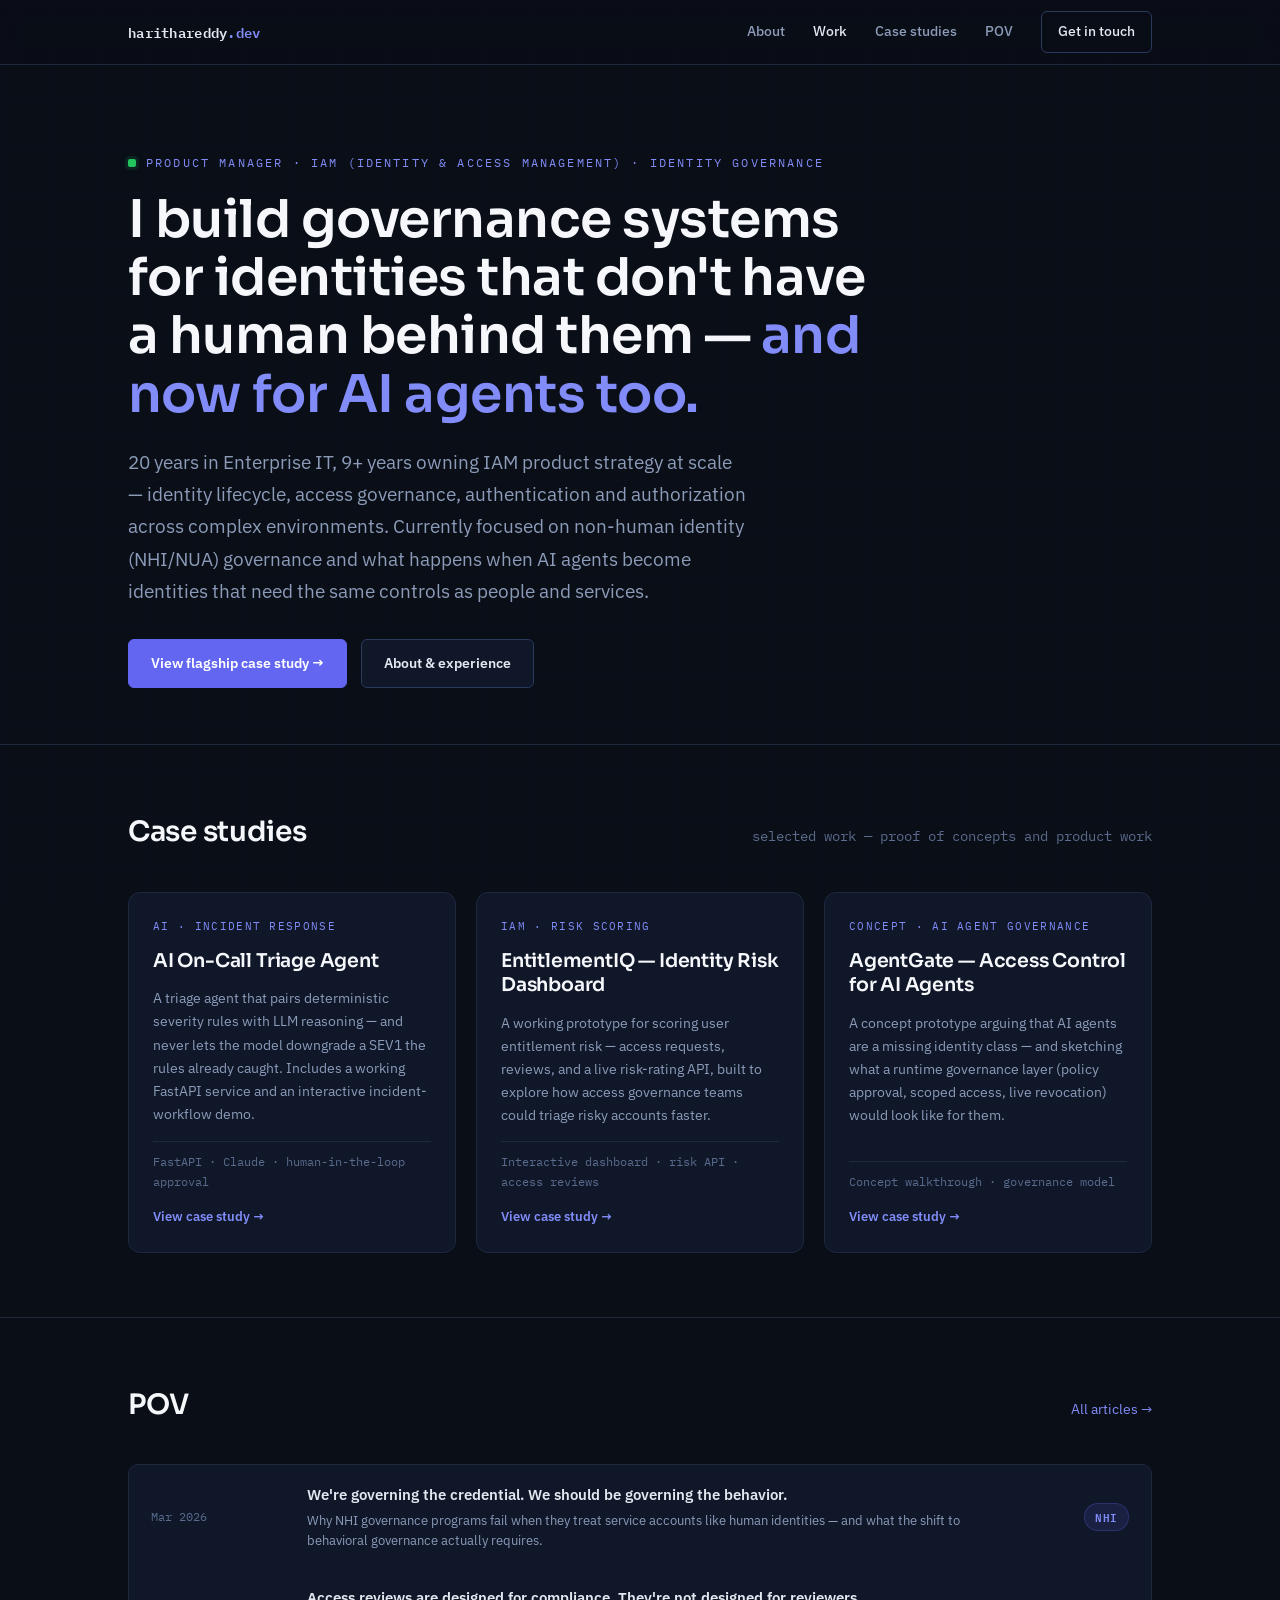
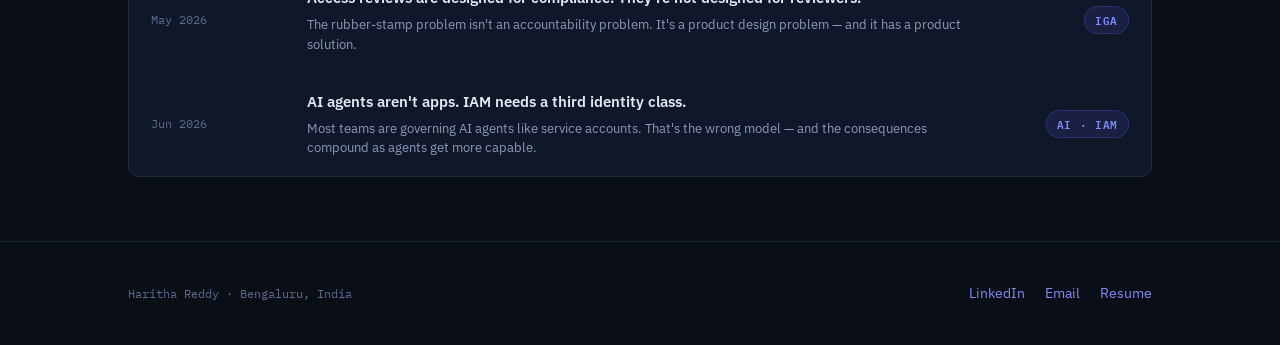
==== commit a6c192c1: "Update index.html" ====
--- a/index.html
+++ b/index.html
@@ -29,7 +29,7 @@
     <div class="eyebrow"> Product Manager · IAM (Identity & Access Management) · Identity Governance</div>
     <h1>I build governance systems for identities that don't have a human behind them — <span class="accent">and now for AI agents too.</span></h1>
     <p class="lede">
-      18+ years in enterprise IT, 9+ years owning IAM product strategy at scale — identity lifecycle, access governance,
+      20 years in Enterprise IT, 9+ years owning IAM product strategy at scale — identity lifecycle, access governance,
       authentication and authorization across complex environments. Currently focused on non-human identity (NHI/NUA)
       governance and what happens when AI agents become identities that need the same controls as people and services.
     </p>
